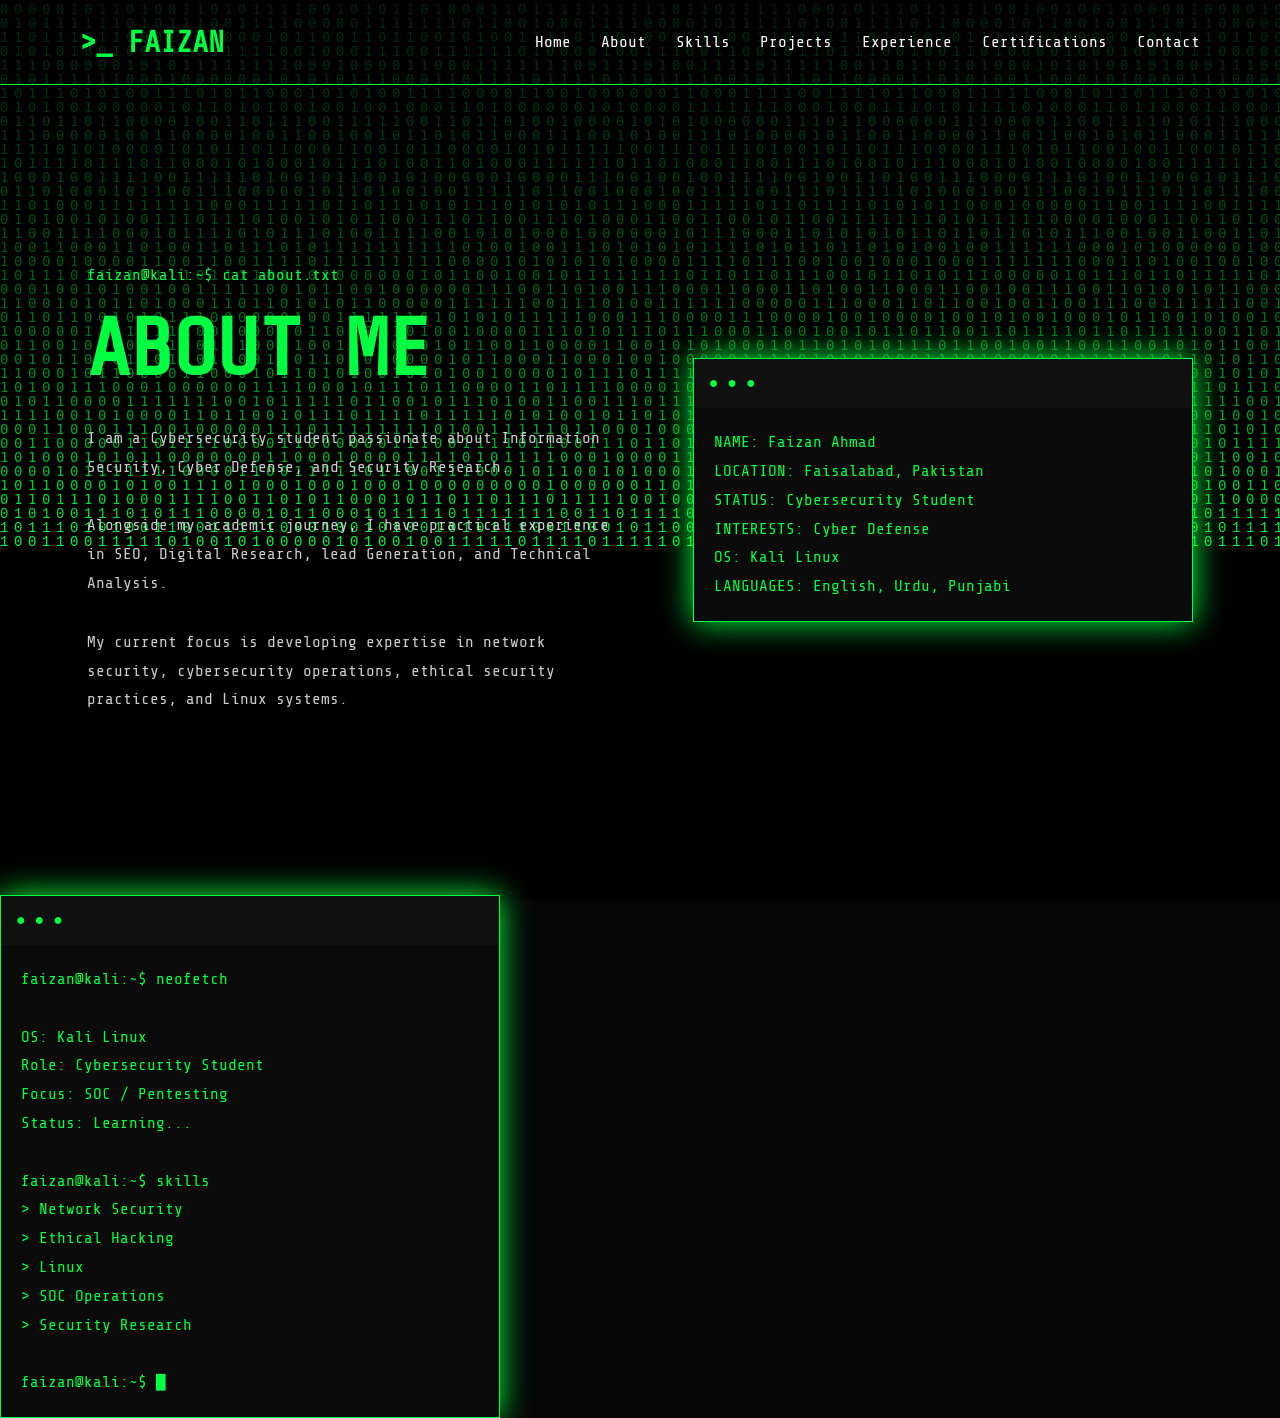
==== about.html @ b5882a08 "Create about.html" ====
<!DOCTYPE html>
<html lang="en">
<head>
    <meta charset="UTF-8">
    <meta name="viewport" content="width=device-width, initial-scale=1.0">
    <title>Faizan Ahmad | Cybersecurity Portfolio</title>

    <link rel="stylesheet" href="css/style.css">

    <link
        href="https://fonts.googleapis.com/css2?family=Share+Tech+Mono&display=swap"
        rel="stylesheet">
</head>

<body>

    <!-- Matrix Canvas -->
    <canvas id="matrix"></canvas>

    <!-- Navigation -->
    <nav class="navbar">
        <div class="logo">
            >_ FAIZAN
        </div>

        <ul>
            <li><a href="index.html">Home</a></li>
            <li><a href="about.html">About</a></li>
            <li><a href="skills.html">Skills</a></li>
            <li><a href="projects.html">Projects</a></li>
            <li><a href="experience.html">Experience</a></li>
            <li><a href="certifications.html">Certifications</a></li>
            <li><a href="contact.html">Contact</a></li>
        </ul>
    </nav>

    <!-- Hero Section -->
    <section class="hero">

    <div class="hero-left">

        <p class="small">
            faizan@kali:~$ cat about.txt
        </p>

        <h1>ABOUT <span>ME</span></h1>

        <p class="description">
            I am a Cybersecurity student passionate about
            Information Security, Cyber Defense, and
            Security Research.
        </p>

        <p class="description">
            Alongside my academic journey, I have practical
            experience in SEO, Digital Research, lead
            Generation, and Technical Analysis.
        </p>

        <p class="description">
            My current focus is developing expertise in
            network security, cybersecurity operations,
            ethical security practices, and Linux systems.
        </p>

    </div>

    <div class="terminal">

        <div class="terminal-header">
            ● ● ●
        </div>

        <div class="terminal-body">

            <p>NAME: Faizan Ahmad</p>
            <p>LOCATION: Faisalabad, Pakistan</p>
            <p>STATUS: Cybersecurity Student</p>
            <p>INTERESTS: Cyber Defense</p>
            <p>OS: Kali Linux</p>
            <p>LANGUAGES: English, Urdu, Punjabi</p>

        </div>

    </div>

</section>

        <div class="terminal">

            <div class="terminal-header">
                ● ● ●
            </div>

            <div class="terminal-body">

                <p>
                    faizan@kali:~$ neofetch
                </p>

                <br>

                <p>OS: Kali Linux</p>
                <p>Role: Cybersecurity Student</p>
                <p>Focus: SOC / Pentesting</p>
                <p>Status: Learning...</p>

                <br>

                <p>
                    faizan@kali:~$ skills
                </p>

                <p>> Network Security</p>
                <p>> Ethical Hacking</p>
                <p>> Linux</p>
                <p>> SOC Operations</p>
                <p>> Security Research</p>

                <br>

                <p>
                    faizan@kali:~$
                    <span class="cursor">█</span>
                </p>

            </div>

        </div>

    </section>

<script src="js/matrix.js"></script>

</body>
</html>
---- css/style.css ----
*{
    margin:0;
    padding:0;
    box-sizing:border-box;
}

body{
    background:#050505;
    color:#00ff41;
    font-family:'Share Tech Mono', monospace;
    overflow-x:hidden;
}

#matrix{
    position:fixed;
    top:0;
    left:0;
    width:100%;
    height:100%;
    z-index:-1;
}

.navbar{
    display:flex;
    justify-content:space-between;
    align-items:center;
    padding:25px 80px;
    border-bottom:1px solid #00ff41;
}

.logo{
    font-size:30px;
    font-weight:bold;
}

.navbar ul{
    display:flex;
    list-style:none;
    gap:30px;
}

.navbar a{
    color:white;
    text-decoration:none;
}

.navbar a:hover{
    color:#00ff41;
}

.hero{
    min-height:90vh;
    display:flex;
    justify-content:space-around;
    align-items:center;
    padding:50px;
}

.hero-left{
    width:45%;
}

.small{
    color:#00ff41;
    margin-bottom:20px;
}

h1{
    font-size:80px;
}

h1 span{
    color:#00ff41;
}

h2{
    margin-top:20px;
    font-size:30px;
}

h3{
    margin-top:10px;
    color:white;
}

.description{
    margin-top:30px;
    color:#cccccc;
    line-height:1.8;
}

.buttons{
    margin-top:40px;
}

.btn{
    border:1px solid #00ff41;
    color:#00ff41;
    text-decoration:none;
    padding:15px 25px;
    margin-right:20px;
}

.btn:hover{
    background:#00ff41;
    color:black;
}

.terminal{
    width:500px;
    background:#0b0b0b;
    border:1px solid #00ff41;
    box-shadow:0 0 30px #00ff41;
}

.terminal-header{
    padding:15px;
    background:#111;
}

.terminal-body{
    padding:20px;
    line-height:1.8;
}

.cursor{
    animation:blink 1s infinite;
}

@keyframes blink{
    50%{
        opacity:0;
    }
}
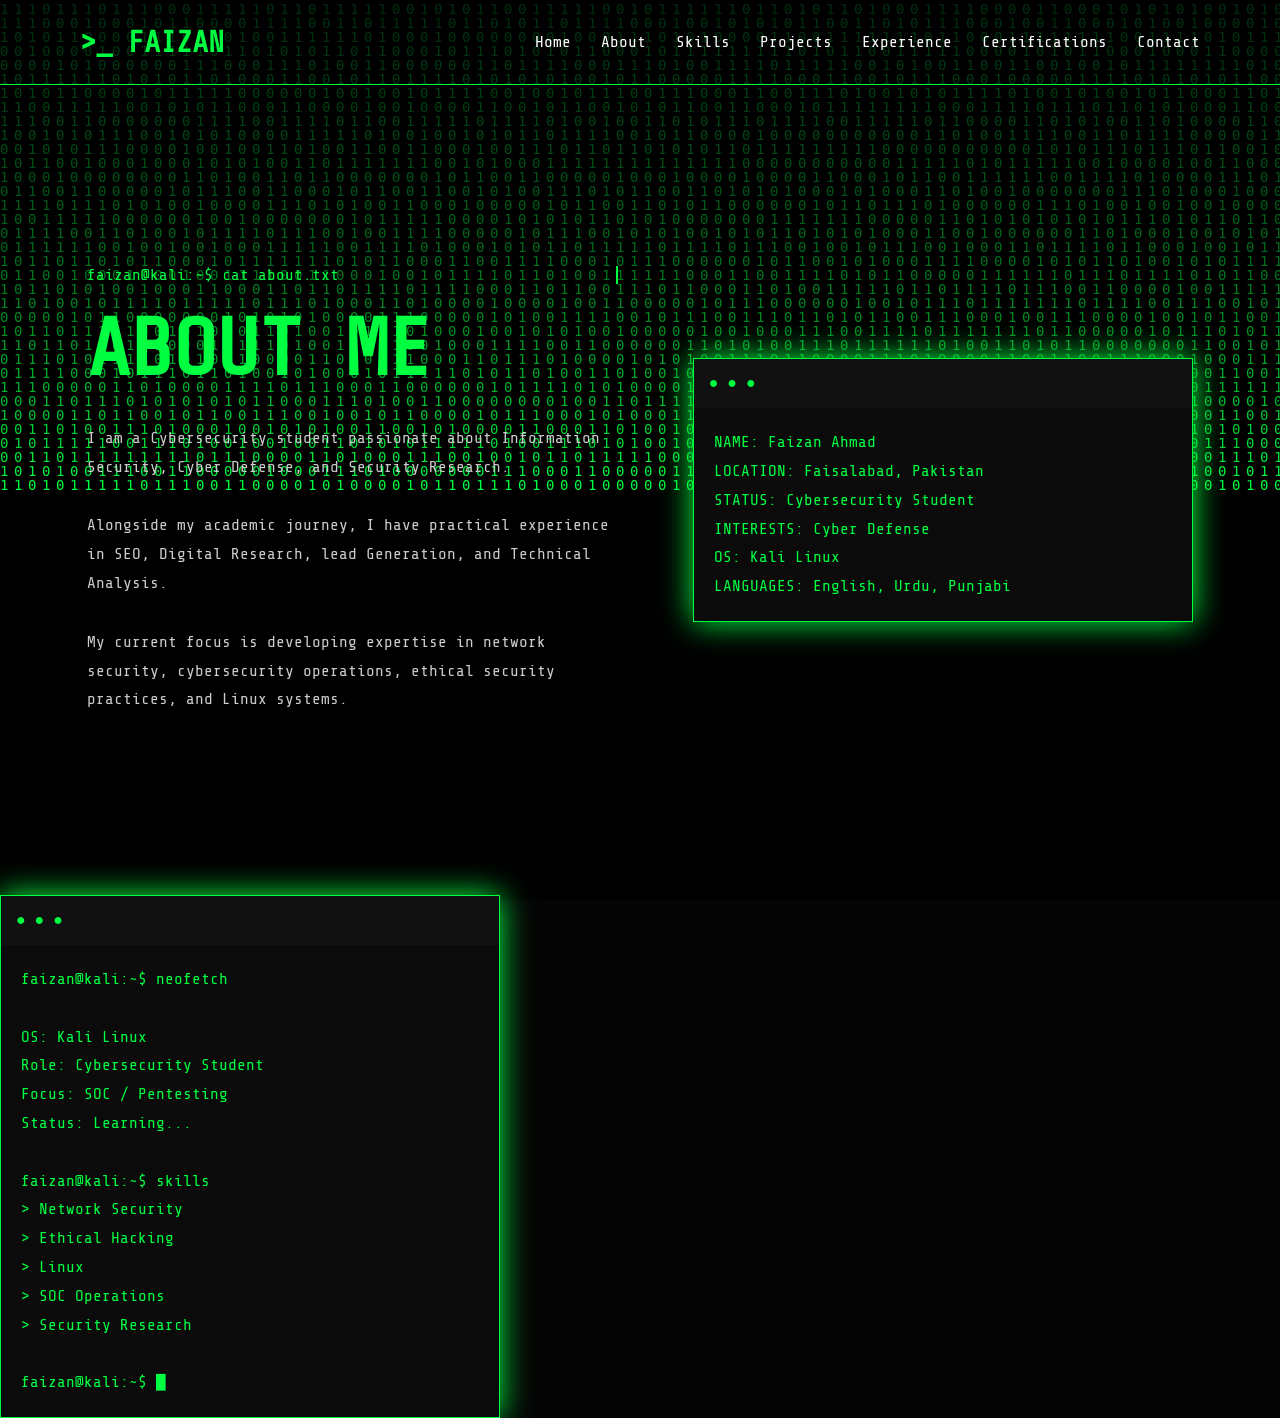
==== commit 913104c9: "Update about.html" ====
--- a/about.html
+++ b/about.html
@@ -3,6 +3,14 @@
 <head>
     <meta charset="UTF-8">
     <meta name="viewport" content="width=device-width, initial-scale=1.0">
+    <meta name="description"
+content="Faizan Ahmad Cybersecurity Student Portfolio specializing in Cyber Defense, Network Security and Security Research">
+
+<meta name="keywords"
+content="Cybersecurity Student, SOC Analyst, Information Security, Kali Linux, Network Security, Cyber Defense, Security Research">
+
+<meta name="author"
+content="Faizan Ahmad">
     <title>Faizan Ahmad | Cybersecurity Portfolio</title>
 
     <link rel="stylesheet" href="css/style.css">
--- a/css/style.css
+++ b/css/style.css
@@ -132,3 +132,66 @@
         opacity:0;
     }
 }
+.cyber-grid{
+    display:grid;
+    grid-template-columns:
+        repeat(auto-fit,minmax(250px,1fr));
+    gap:25px;
+    margin-top:40px;
+}
+
+.cyber-card{
+    border:1px solid #00ff41;
+    padding:25px;
+    background:#0a0a0a;
+    transition:.3s;
+    box-shadow:0 0 10px #00ff41;
+}
+
+.cyber-card:hover{
+    transform:translateY(-10px);
+    box-shadow:0 0 30px #00ff41;
+}
+
+.cyber-card h3{
+    color:#00ff41;
+    margin-bottom:15px;
+}
+
+.small{
+    overflow:hidden;
+    white-space:nowrap;
+    border-right:2px solid #00ff41;
+    width:0;
+    animation:
+        typing 4s steps(30,end) forwards,
+        blink .7s infinite;
+}
+
+@keyframes typing{
+    from{
+        width:0;
+    }
+    to{
+        width:100%;
+    }
+}
+
+::-webkit-scrollbar{
+    width:10px;
+}
+
+::-webkit-scrollbar-track{
+    background:black;
+}
+
+::-webkit-scrollbar-thumb{
+    background:#00ff41;
+}
+footer{
+    margin-top:100px;
+    text-align:center;
+    padding:30px;
+    border-top:1px solid #00ff41;
+    color:#888;
+}
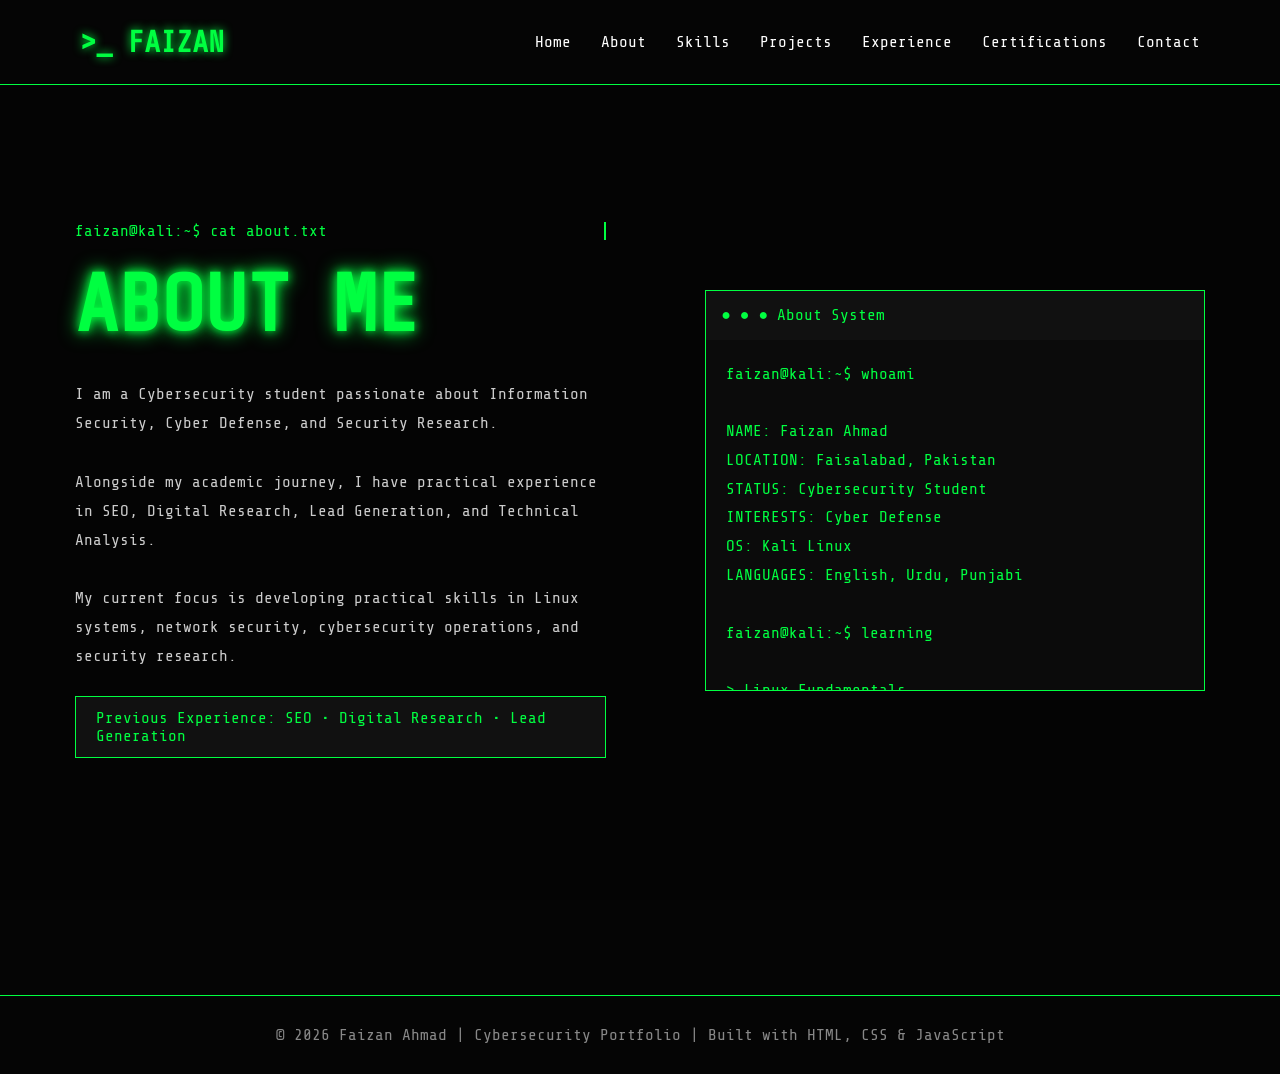
==== commit d1e0745a: "Update about.html" ====
--- a/about.html
+++ b/about.html
@@ -51,42 +51,114 @@
             faizan@kali:~$ cat about.txt
         </p>
 
-        <h1>ABOUT <span>ME</span></h1>
+        <h1>
+            ABOUT
+            <span>ME</span>
+        </h1>
 
         <p class="description">
             I am a Cybersecurity student passionate about
-            Information Security, Cyber Defense, and
-            Security Research.
+            Information Security, Cyber Defense,
+            and Security Research.
         </p>
 
         <p class="description">
-            Alongside my academic journey, I have practical
-            experience in SEO, Digital Research, lead
-            Generation, and Technical Analysis.
+            Alongside my academic journey, I have
+            practical experience in SEO,
+            Digital Research, Lead Generation,
+            and Technical Analysis.
         </p>
 
         <p class="description">
-            My current focus is developing expertise in
-            network security, cybersecurity operations,
-            ethical security practices, and Linux systems.
+            My current focus is developing practical
+            skills in Linux systems,
+            network security,
+            cybersecurity operations,
+            and security research.
         </p>
+
+        <div class="experience-badge">
+
+            Previous Experience:
+
+            SEO • Digital Research •
+            Lead Generation
+
+        </div>
 
     </div>
 
     <div class="terminal">
 
         <div class="terminal-header">
-            ● ● ●
+            ● ● ● About System
         </div>
 
         <div class="terminal-body">
 
-            <p>NAME: Faizan Ahmad</p>
-            <p>LOCATION: Faisalabad, Pakistan</p>
-            <p>STATUS: Cybersecurity Student</p>
-            <p>INTERESTS: Cyber Defense</p>
-            <p>OS: Kali Linux</p>
-            <p>LANGUAGES: English, Urdu, Punjabi</p>
+            <p>
+                faizan@kali:~$ whoami
+            </p>
+
+            <br>
+
+            <p>
+                NAME:
+                Faizan Ahmad
+            </p>
+
+            <p>
+                LOCATION:
+                Faisalabad, Pakistan
+            </p>
+
+            <p>
+                STATUS:
+                Cybersecurity Student
+            </p>
+
+            <p>
+                INTERESTS:
+                Cyber Defense
+            </p>
+
+            <p>
+                OS:
+                Kali Linux
+            </p>
+
+            <p>
+                LANGUAGES:
+                English, Urdu, Punjabi
+            </p>
+
+            <br>
+
+            <p>
+                faizan@kali:~$ learning
+            </p>
+
+            <br>
+
+            <p>
+                > Linux Fundamentals
+            </p>
+
+            <p>
+                > Information Security
+            </p>
+
+            <p>
+                > Network Security
+            </p>
+
+            <p>
+                > Kali Linux
+            </p>
+
+            <p>
+                > Security Research
+            </p>
 
         </div>
 
@@ -94,51 +166,18 @@
 
 </section>
 
-        <div class="terminal">
+<footer>
 
-            <div class="terminal-header">
-                ● ● ●
-            </div>
+    <p>
+        © 2026 Faizan Ahmad |
+        Cybersecurity Portfolio |
+        Built with HTML, CSS & JavaScript
+    </p>
 
-            <div class="terminal-body">
-
-                <p>
-                    faizan@kali:~$ neofetch
-                </p>
-
-                <br>
-
-                <p>OS: Kali Linux</p>
-                <p>Role: Cybersecurity Student</p>
-                <p>Focus: SOC / Pentesting</p>
-                <p>Status: Learning...</p>
-
-                <br>
-
-                <p>
-                    faizan@kali:~$ skills
-                </p>
-
-                <p>> Network Security</p>
-                <p>> Ethical Hacking</p>
-                <p>> Linux</p>
-                <p>> SOC Operations</p>
-                <p>> Security Research</p>
-
-                <br>
-
-                <p>
-                    faizan@kali:~$
-                    <span class="cursor">█</span>
-                </p>
-
-            </div>
-
-        </div>
-
-    </section>
+</footer>
 
 <script src="js/matrix.js"></script>
+<script src="js/main.js"></script>
 
 </body>
 </html>
--- a/css/style.css
+++ b/css/style.css
@@ -2,14 +2,17 @@
     margin:0;
     padding:0;
     box-sizing:border-box;
+    cursor:crosshair;
 }
 
 body{
     background:#050505;
     color:#00ff41;
-    font-family:'Share Tech Mono', monospace;
+    font-family:'Share Tech Mono',monospace;
     overflow-x:hidden;
 }
+
+/* MATRIX */
 
 #matrix{
     position:fixed;
@@ -20,17 +23,30 @@
     z-index:-1;
 }
 
+/* NAVBAR */
+
 .navbar{
+    position:sticky;
+    top:0;
+    z-index:1000;
+
     display:flex;
     justify-content:space-between;
     align-items:center;
+
     padding:25px 80px;
+
     border-bottom:1px solid #00ff41;
+
+    background:#050505;
+
+    backdrop-filter:blur(10px);
 }
 
 .logo{
     font-size:30px;
     font-weight:bold;
+    text-shadow:0 0 10px #00ff41;
 }
 
 .navbar ul{
@@ -42,127 +58,47 @@
 .navbar a{
     color:white;
     text-decoration:none;
+    transition:.3s;
 }
 
 .navbar a:hover{
     color:#00ff41;
 }
+
+/* HERO */
 
 .hero{
     min-height:90vh;
+
     display:flex;
     justify-content:space-around;
     align-items:center;
+    gap:50px;
+
     padding:50px;
+
+    flex-wrap:wrap;
 }
 
 .hero-left{
     width:45%;
-}
+    min-width:300px;
+}
+
+/* TERMINAL TEXT */
 
 .small{
     color:#00ff41;
+
     margin-bottom:20px;
-}
-
-h1{
-    font-size:80px;
-}
-
-h1 span{
-    color:#00ff41;
-}
-
-h2{
-    margin-top:20px;
-    font-size:30px;
-}
-
-h3{
-    margin-top:10px;
-    color:white;
-}
-
-.description{
-    margin-top:30px;
-    color:#cccccc;
-    line-height:1.8;
-}
-
-.buttons{
-    margin-top:40px;
-}
-
-.btn{
-    border:1px solid #00ff41;
-    color:#00ff41;
-    text-decoration:none;
-    padding:15px 25px;
-    margin-right:20px;
-}
-
-.btn:hover{
-    background:#00ff41;
-    color:black;
-}
-
-.terminal{
-    width:500px;
-    background:#0b0b0b;
-    border:1px solid #00ff41;
-    box-shadow:0 0 30px #00ff41;
-}
-
-.terminal-header{
-    padding:15px;
-    background:#111;
-}
-
-.terminal-body{
-    padding:20px;
-    line-height:1.8;
-}
-
-.cursor{
-    animation:blink 1s infinite;
-}
-
-@keyframes blink{
-    50%{
-        opacity:0;
-    }
-}
-.cyber-grid{
-    display:grid;
-    grid-template-columns:
-        repeat(auto-fit,minmax(250px,1fr));
-    gap:25px;
-    margin-top:40px;
-}
-
-.cyber-card{
-    border:1px solid #00ff41;
-    padding:25px;
-    background:#0a0a0a;
-    transition:.3s;
-    box-shadow:0 0 10px #00ff41;
-}
-
-.cyber-card:hover{
-    transform:translateY(-10px);
-    box-shadow:0 0 30px #00ff41;
-}
-
-.cyber-card h3{
-    color:#00ff41;
-    margin-bottom:15px;
-}
-
-.small{
+
     overflow:hidden;
     white-space:nowrap;
+
     border-right:2px solid #00ff41;
+
     width:0;
+
     animation:
         typing 4s steps(30,end) forwards,
         blink .7s infinite;
@@ -177,6 +113,217 @@
     }
 }
 
+@keyframes blink{
+    50%{
+        opacity:0;
+    }
+}
+
+/* HEADINGS */
+
+h1{
+    font-size:80px;
+
+    text-shadow:
+        0 0 10px #00ff41,
+        0 0 20px #00ff41;
+}
+
+h1 span{
+    color:#00ff41;
+}
+
+h2{
+    margin-top:20px;
+    font-size:30px;
+}
+
+h3{
+    margin-top:10px;
+    color:white;
+}
+
+/* DESCRIPTION */
+
+.description{
+    margin-top:30px;
+    color:#ccc;
+    line-height:1.8;
+}
+
+/* EXPERIENCE BADGE */
+
+.experience-badge{
+    margin-top:25px;
+
+    display:inline-block;
+
+    padding:12px 20px;
+
+    border:1px solid #00ff41;
+
+    background:#111;
+}
+
+/* BUTTONS */
+
+.buttons{
+    margin-top:40px;
+}
+
+.btn{
+    border:1px solid #00ff41;
+
+    color:#00ff41;
+
+    text-decoration:none;
+
+    padding:15px 25px;
+
+    margin-right:15px;
+
+    transition:.3s;
+}
+
+.btn:hover{
+    background:#00ff41;
+    color:black;
+}
+
+/* TERMINAL */
+
+.terminal{
+    width:500px;
+    max-width:100%;
+
+    background:#0b0b0b;
+
+    border:1px solid #00ff41;
+
+    animation:
+        glow 2s infinite alternate;
+}
+
+@keyframes glow{
+
+from{
+    box-shadow:
+    0 0 10px #00ff41;
+}
+
+to{
+    box-shadow:
+    0 0 30px #00ff41;
+}
+
+}
+
+.terminal-header{
+    padding:15px;
+    background:#111;
+}
+
+.terminal-body{
+    padding:20px;
+
+    line-height:1.8;
+
+    min-height:350px;
+    max-height:350px;
+
+    overflow-y:auto;
+}
+
+.terminal-input{
+    display:flex;
+
+    padding:20px;
+
+    border-top:1px solid #00ff41;
+}
+
+.terminal-input span{
+    color:#00ff41;
+}
+
+.terminal-input input{
+    flex:1;
+
+    background:black;
+
+    color:#00ff41;
+
+    border:none;
+    outline:none;
+
+    font-family:inherit;
+
+    margin-left:10px;
+}
+
+/* DASHBOARD */
+
+.dashboard{
+    padding:50px;
+}
+
+.dashboard h2{
+    margin-bottom:40px;
+    text-align:center;
+}
+
+/* CYBER GRID */
+
+.cyber-grid{
+    display:grid;
+
+    grid-template-columns:
+        repeat(auto-fit,minmax(250px,1fr));
+
+    gap:25px;
+}
+
+.cyber-card{
+    border:1px solid #00ff41;
+
+    background:#0a0a0a;
+
+    padding:25px;
+
+    transition:.3s;
+
+    box-shadow:
+        0 0 10px #00ff41;
+}
+
+.cyber-card:hover{
+    transform:translateY(-10px);
+
+    box-shadow:
+        0 0 30px #00ff41;
+}
+
+.cyber-card h3{
+    color:#00ff41;
+    margin-bottom:15px;
+}
+
+/* FOOTER */
+
+footer{
+    margin-top:100px;
+
+    text-align:center;
+
+    padding:30px;
+
+    border-top:1px solid #00ff41;
+
+    color:#888;
+}
+
+/* SCROLLBAR */
+
 ::-webkit-scrollbar{
     width:10px;
 }
@@ -188,10 +335,31 @@
 ::-webkit-scrollbar-thumb{
     background:#00ff41;
 }
-footer{
-    margin-top:100px;
-    text-align:center;
-    padding:30px;
-    border-top:1px solid #00ff41;
-    color:#888;
-}
+
+/* MOBILE */
+
+@media(max-width:900px){
+
+.hero{
+    flex-direction:column;
+}
+
+.hero-left{
+    width:100%;
+}
+
+.navbar{
+    flex-direction:column;
+    gap:20px;
+}
+
+.navbar ul{
+    flex-wrap:wrap;
+    justify-content:center;
+}
+
+h1{
+    font-size:50px;
+}
+
+}
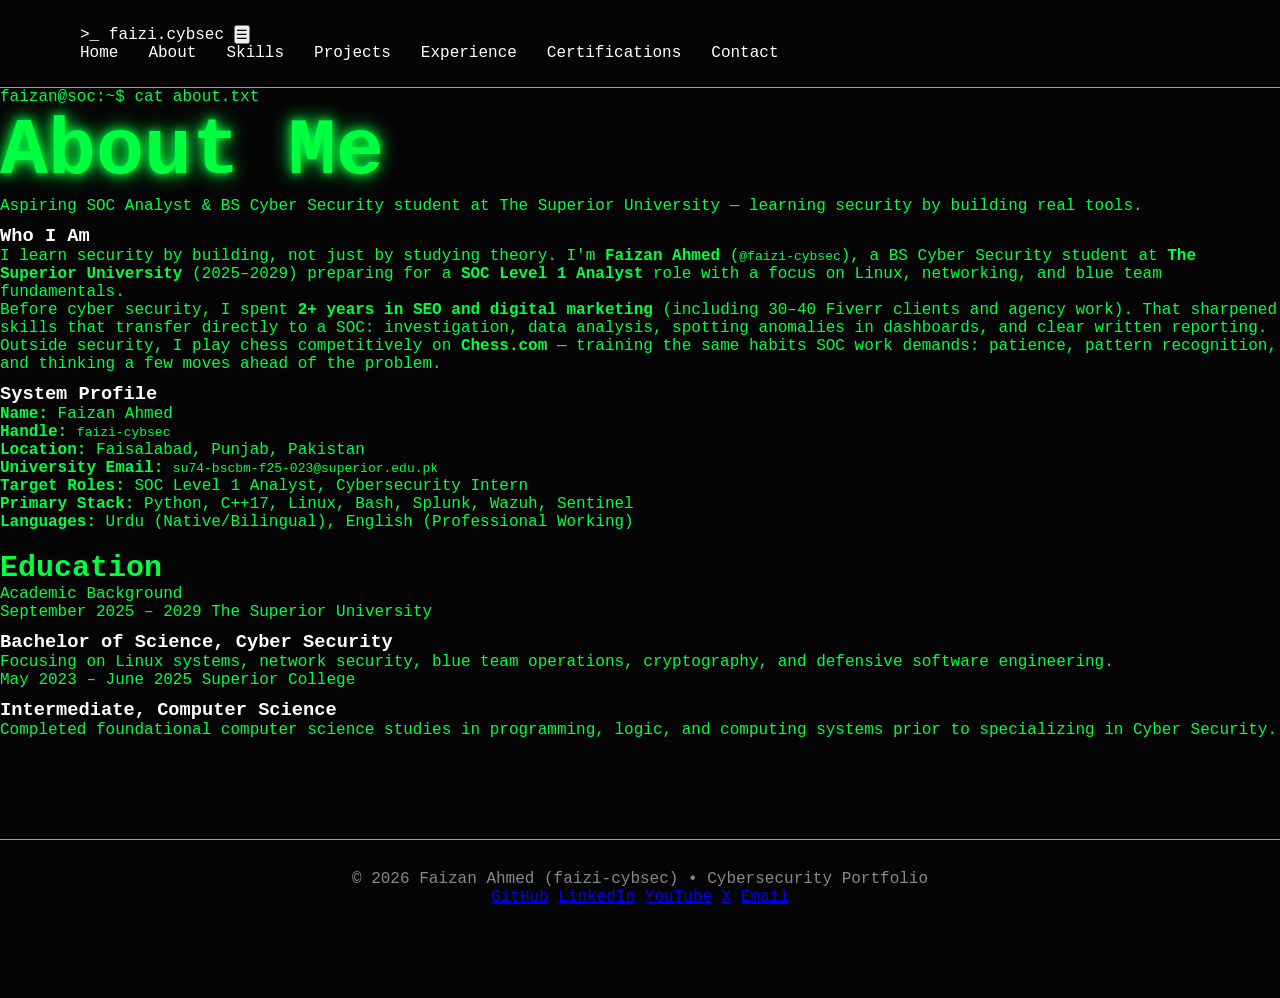
==== commit 2eb20e8f: "Add files via upload" ====
--- a/about.html
+++ b/about.html
@@ -1,183 +1,109 @@
 <!DOCTYPE html>
 <html lang="en">
 <head>
-    <meta charset="UTF-8">
-    <meta name="viewport" content="width=device-width, initial-scale=1.0">
-    <meta name="description"
-content="Faizan Ahmad Cybersecurity Student Portfolio specializing in Cyber Defense, Network Security and Security Research">
+  <meta charset="UTF-8">
+  <meta name="viewport" content="width=device-width, initial-scale=1.0">
+  <title>About | Faizan Ahmed</title>
+  <link rel="stylesheet" href="css/style.css">
+</head>
+<body>
+  <header class="navbar">
+    <div class="container nav-inner">
+      <a href="index.html" class="brand">&gt;_ <span>faizi</span>.cybsec</a>
+      <button class="nav-toggle" aria-label="Toggle navigation" aria-expanded="false">&#9776;</button>
+      <ul class="nav-links">
+        <li><a href="index.html">Home</a></li>
+        <li><a href="about.html" class="active">About</a></li>
+        <li><a href="skills.html">Skills</a></li>
+        <li><a href="projects.html">Projects</a></li>
+        <li><a href="experience.html">Experience</a></li>
+        <li><a href="certifications.html">Certifications</a></li>
+        <li><a href="contact.html">Contact</a></li>
+      </ul>
+    </div>
+  </header>
 
-<meta name="keywords"
-content="Cybersecurity Student, SOC Analyst, Information Security, Kali Linux, Network Security, Cyber Defense, Security Research">
+  <main>
+    <section class="page-header">
+      <div class="container">
+        <div class="prompt-line">faizan@soc:~$ cat about.txt</div>
+        <h1 class="page-title">About Me</h1>
+        <p class="page-subtitle">
+          Aspiring SOC Analyst &amp; BS Cyber Security student at The Superior University — learning security by building real tools.
+        </p>
+      </div>
+    </section>
 
-<meta name="author"
-content="Faizan Ahmad">
-    <title>Faizan Ahmad | Cybersecurity Portfolio</title>
-
-    <link rel="stylesheet" href="css/style.css">
-
-    <link
-        href="https://fonts.googleapis.com/css2?family=Share+Tech+Mono&display=swap"
-        rel="stylesheet">
-</head>
-
-<body>
-
-    <!-- Matrix Canvas -->
-    <canvas id="matrix"></canvas>
-
-    <!-- Navigation -->
-    <nav class="navbar">
-        <div class="logo">
-            >_ FAIZAN
+    <section class="section">
+      <div class="container grid-2">
+        <div class="card">
+          <h3>Who I Am</h3>
+          <p>
+            I learn security by building, not just by studying theory. I'm <strong>Faizan Ahmed</strong> (<code>@faizi-cybsec</code>), a BS Cyber Security student at <strong>The Superior University</strong> (2025–2029) preparing for a <strong>SOC Level 1 Analyst</strong> role with a focus on Linux, networking, and blue team fundamentals.
+          </p>
+          <p>
+            Before cyber security, I spent <strong>2+ years in SEO and digital marketing</strong> (including 30–40 Fiverr clients and agency work). That sharpened skills that transfer directly to a SOC: investigation, data analysis, spotting anomalies in dashboards, and clear written reporting.
+          </p>
+          <p>
+            Outside security, I play chess competitively on <strong>Chess.com</strong> — training the same habits SOC work demands: patience, pattern recognition, and thinking a few moves ahead of the problem.
+          </p>
         </div>
 
-        <ul>
-            <li><a href="index.html">Home</a></li>
-            <li><a href="about.html">About</a></li>
-            <li><a href="skills.html">Skills</a></li>
-            <li><a href="projects.html">Projects</a></li>
-            <li><a href="experience.html">Experience</a></li>
-            <li><a href="certifications.html">Certifications</a></li>
-            <li><a href="contact.html">Contact</a></li>
-        </ul>
-    </nav>
+        <div class="card">
+          <h3>System Profile</h3>
+          <ul class="clean-list">
+            <li><strong>Name:</strong> Faizan Ahmed</li>
+            <li><strong>Handle:</strong> <code>faizi-cybsec</code></li>
+            <li><strong>Location:</strong> Faisalabad, Punjab, Pakistan</li>
+            <li><strong>University Email:</strong> <code>su74-bscbm-f25-023@superior.edu.pk</code></li>
+            <li><strong>Target Roles:</strong> SOC Level 1 Analyst, Cybersecurity Intern</li>
+            <li><strong>Primary Stack:</strong> Python, C++17, Linux, Bash, Splunk, Wazuh, Sentinel</li>
+            <li><strong>Languages:</strong> Urdu (Native/Bilingual), English (Professional Working)</li>
+          </ul>
+        </div>
+      </div>
+    </section>
 
-    <!-- Hero Section -->
-    <section class="hero">
+    <section class="section">
+      <div class="container">
+        <div class="section-heading">
+          <h2>Education</h2>
+          <span class="tag-label">Academic Background</span>
+        </div>
+        <div class="grid-2">
+          <div class="card">
+            <div class="badge-row">
+              <span class="badge badge-emerald">September 2025 – 2029</span>
+              <span class="badge">The Superior University</span>
+            </div>
+            <h3>Bachelor of Science, Cyber Security</h3>
+            <p>Focusing on Linux systems, network security, blue team operations, cryptography, and defensive software engineering.</p>
+          </div>
+          <div class="card">
+            <div class="badge-row">
+              <span class="badge">May 2023 – June 2025</span>
+              <span class="badge">Superior College</span>
+            </div>
+            <h3>Intermediate, Computer Science</h3>
+            <p>Completed foundational computer science studies in programming, logic, and computing systems prior to specializing in Cyber Security.</p>
+          </div>
+        </div>
+      </div>
+    </section>
+  </main>
 
-    <div class="hero-left">
-
-        <p class="small">
-            faizan@kali:~$ cat about.txt
-        </p>
-
-        <h1>
-            ABOUT
-            <span>ME</span>
-        </h1>
-
-        <p class="description">
-            I am a Cybersecurity student passionate about
-            Information Security, Cyber Defense,
-            and Security Research.
-        </p>
-
-        <p class="description">
-            Alongside my academic journey, I have
-            practical experience in SEO,
-            Digital Research, Lead Generation,
-            and Technical Analysis.
-        </p>
-
-        <p class="description">
-            My current focus is developing practical
-            skills in Linux systems,
-            network security,
-            cybersecurity operations,
-            and security research.
-        </p>
-
-        <div class="experience-badge">
-
-            Previous Experience:
-
-            SEO • Digital Research •
-            Lead Generation
-
-        </div>
-
+  <footer class="footer">
+    <div class="container footer-inner">
+      <span>&copy; 2026 Faizan Ahmed (faizi-cybsec) &bull; Cybersecurity Portfolio</span>
+      <div class="footer-links">
+        <a href="https://github.com/faizi-cybsec" target="_blank" rel="noopener noreferrer">GitHub</a>
+        <a href="https://www.linkedin.com/in/faizi-cybsec/" target="_blank" rel="noopener noreferrer">LinkedIn</a>
+        <a href="https://www.youtube.com/@Faizi.CybSec" target="_blank" rel="noopener noreferrer">YouTube</a>
+        <a href="https://x.com/faizicybsec" target="_blank" rel="noopener noreferrer">X</a>
+        <a href="mailto:work.fayzan@gmail.com">Email</a>
+      </div>
     </div>
-
-    <div class="terminal">
-
-        <div class="terminal-header">
-            ● ● ● About System
-        </div>
-
-        <div class="terminal-body">
-
-            <p>
-                faizan@kali:~$ whoami
-            </p>
-
-            <br>
-
-            <p>
-                NAME:
-                Faizan Ahmad
-            </p>
-
-            <p>
-                LOCATION:
-                Faisalabad, Pakistan
-            </p>
-
-            <p>
-                STATUS:
-                Cybersecurity Student
-            </p>
-
-            <p>
-                INTERESTS:
-                Cyber Defense
-            </p>
-
-            <p>
-                OS:
-                Kali Linux
-            </p>
-
-            <p>
-                LANGUAGES:
-                English, Urdu, Punjabi
-            </p>
-
-            <br>
-
-            <p>
-                faizan@kali:~$ learning
-            </p>
-
-            <br>
-
-            <p>
-                > Linux Fundamentals
-            </p>
-
-            <p>
-                > Information Security
-            </p>
-
-            <p>
-                > Network Security
-            </p>
-
-            <p>
-                > Kali Linux
-            </p>
-
-            <p>
-                > Security Research
-            </p>
-
-        </div>
-
-    </div>
-
-</section>
-
-<footer>
-
-    <p>
-        © 2026 Faizan Ahmad |
-        Cybersecurity Portfolio |
-        Built with HTML, CSS & JavaScript
-    </p>
-
-</footer>
-
-<script src="js/matrix.js"></script>
-<script src="js/main.js"></script>
-
+  </footer>
+  <script src="js/main.js"></script>
 </body>
 </html>
--- a/css/style.css
+++ b/css/style.css
@@ -363,3 +363,116 @@
 }
 
 }
+
+.featured-project {
+    border: 2px solid #d4af37;
+    box-shadow: 0 0 20px rgba(212,175,55,0.2);
+}
+
+.project-links {
+    margin-top: 20px;
+}
+
+.project-links a {
+    display: inline-block;
+    padding: 12px 20px;
+    border: 1px solid #d4af37;
+    color: #d4af37;
+    text-decoration: none;
+    transition: 0.3s;
+}
+
+.project-links a:hover {
+    background: #d4af37;
+    color: #000;
+}
+
+.project-hero{
+    text-align:center;
+    padding:120px 10%;
+}
+
+.project-hero h1{
+    font-size:4rem;
+    color:#fff;
+}
+
+.project-hero span{
+    color:#d4af37;
+}
+
+.hero-description{
+    max-width:800px;
+    margin:20px auto;
+    line-height:1.8;
+}
+
+.github-btn{
+    display:inline-block;
+    margin-top:30px;
+    padding:15px 30px;
+    border:2px solid #d4af37;
+    color:#d4af37;
+    text-decoration:none;
+    transition:.3s;
+}
+
+.github-btn:hover{
+    background:#d4af37;
+    color:#000;
+}
+
+.project-section{
+    padding:60px 10%;
+}
+
+.project-section h2{
+    color:#d4af37;
+    margin-bottom:30px;
+}
+
+.screenshots{
+    display:grid;
+    grid-template-columns:repeat(auto-fit,minmax(220px,1fr));
+    gap:20px;
+}
+
+.screenshots img{
+    width:100%;
+    border-radius:10px;
+    border:1px solid #333;
+    transition:.3s;
+}
+
+.screenshots img:hover{
+    transform:scale(1.03);
+}
+
+.feature-grid{
+    display:grid;
+    grid-template-columns:repeat(auto-fit,minmax(250px,1fr));
+    gap:20px;
+}
+
+.feature{
+    padding:20px;
+    border:1px solid #222;
+    background:#111;
+}
+
+.tech-grid{
+    display:grid;
+    grid-template-columns:repeat(auto-fit,minmax(150px,1fr));
+    gap:20px;
+}
+
+.tech-grid div{
+    background:#111;
+    padding:20px;
+    text-align:center;
+    border:1px solid #222;
+}
+
+.learn-list{
+    line-height:2;
+}
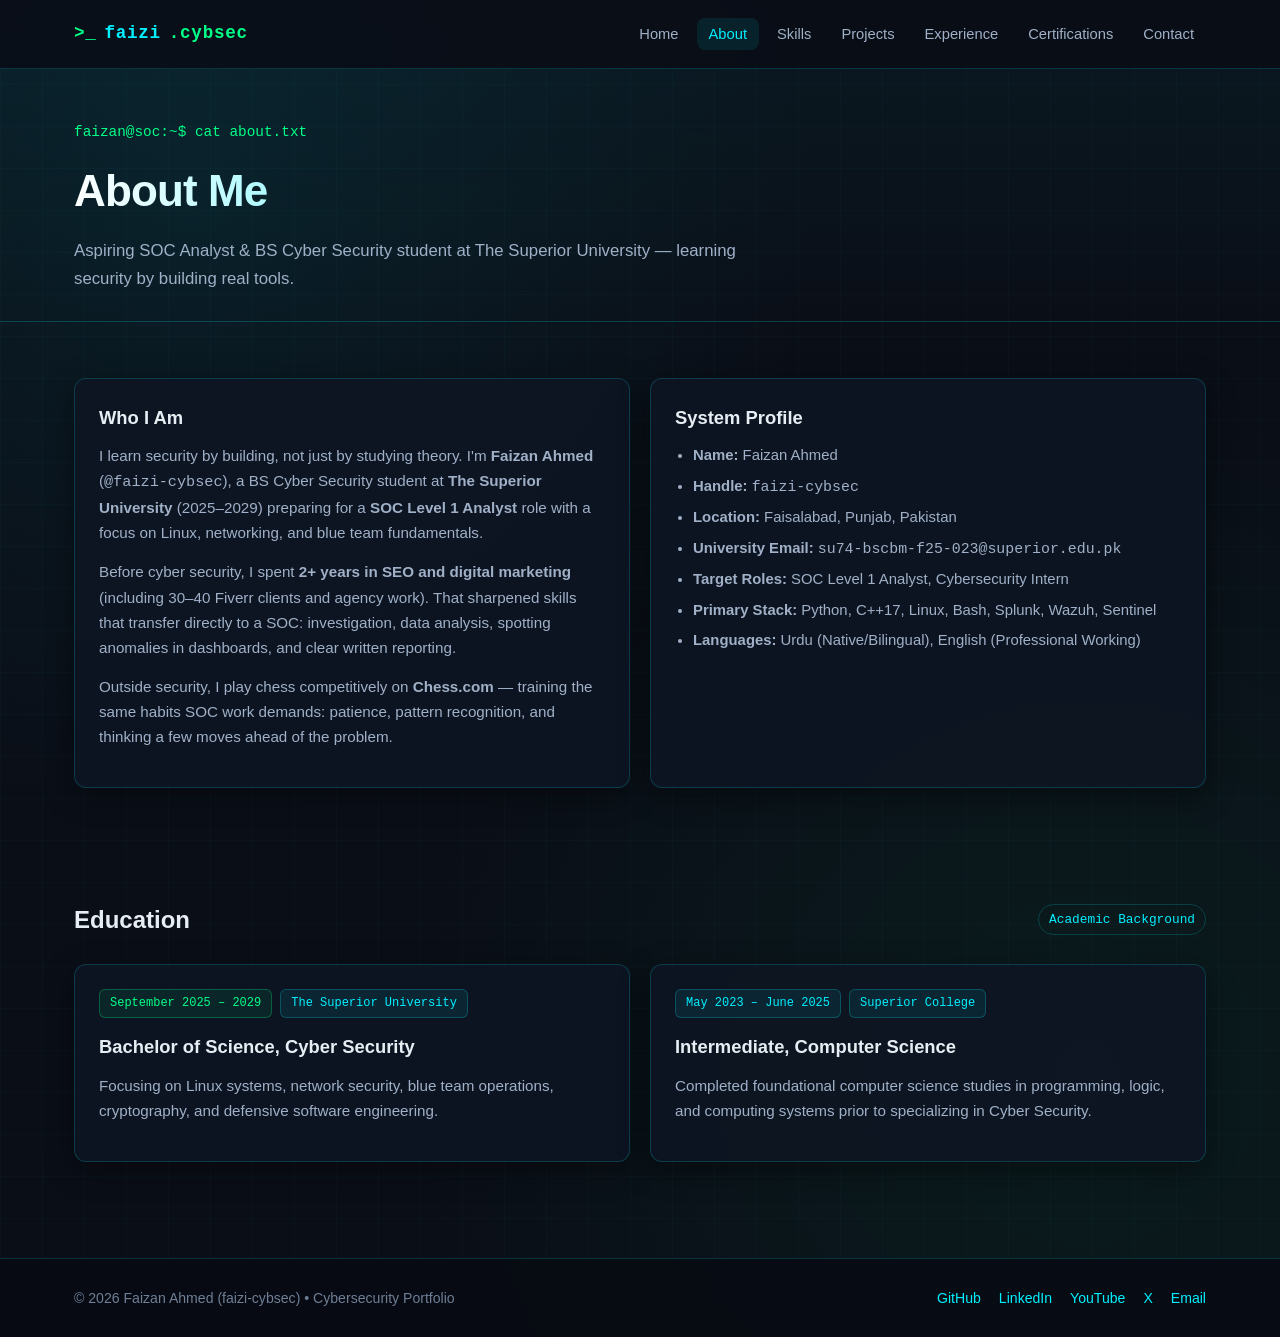
==== commit c76ffd79: "Add files via upload" ====
--- a/about.html
+++ b/about.html
@@ -3,6 +3,15 @@
 <head>
   <meta charset="UTF-8">
   <meta name="viewport" content="width=device-width, initial-scale=1.0">
+  <meta name="description" content="About Faizan Ahmed (faizi-cybsec): BS Cyber Security student at The Superior University, SOC L1 focus, and 2+ years of analytical research experience.">
+  <meta name="robots" content="index, follow">
+  <meta name="theme-color" content="#0a0e17">
+  <link rel="canonical" href="https://faizi-cybsec.github.io/about.html">
+  <link rel="icon" type="image/svg+xml" href="favicon.svg">
+  <meta property="og:type" content="profile">
+  <meta property="og:title" content="About | Faizan Ahmed">
+  <meta property="og:description" content="BS Cyber Security student at The Superior University preparing for SOC Level 1 Analyst roles.">
+  <meta property="og:url" content="https://faizi-cybsec.github.io/about.html">
   <title>About | Faizan Ahmed</title>
   <link rel="stylesheet" href="css/style.css">
 </head>
--- a/css/style.css
+++ b/css/style.css
@@ -1,478 +1,647 @@
-*{
-    margin:0;
-    padding:0;
-    box-sizing:border-box;
-    cursor:crosshair;
-}
-
-body{
-    background:#050505;
-    color:#00ff41;
-    font-family:'Share Tech Mono',monospace;
-    overflow-x:hidden;
-}
-
-/* MATRIX */
-
-#matrix{
-    position:fixed;
-    top:0;
-    left:0;
-    width:100%;
-    height:100%;
-    z-index:-1;
-}
-
-/* NAVBAR */
-
-.navbar{
-    position:sticky;
-    top:0;
-    z-index:1000;
-
-    display:flex;
-    justify-content:space-between;
-    align-items:center;
-
-    padding:25px 80px;
-
-    border-bottom:1px solid #00ff41;
-
-    background:#050505;
-
-    backdrop-filter:blur(10px);
-}
-
-.logo{
-    font-size:30px;
-    font-weight:bold;
-    text-shadow:0 0 10px #00ff41;
-}
-
-.navbar ul{
-    display:flex;
-    list-style:none;
-    gap:30px;
-}
-
-.navbar a{
-    color:white;
-    text-decoration:none;
-    transition:.3s;
-}
-
-.navbar a:hover{
-    color:#00ff41;
-}
-
-/* HERO */
-
-.hero{
-    min-height:90vh;
-
-    display:flex;
-    justify-content:space-around;
-    align-items:center;
-    gap:50px;
-
-    padding:50px;
-
-    flex-wrap:wrap;
-}
-
-.hero-left{
-    width:45%;
-    min-width:300px;
-}
-
-/* TERMINAL TEXT */
-
-.small{
-    color:#00ff41;
-
-    margin-bottom:20px;
-
-    overflow:hidden;
-    white-space:nowrap;
-
-    border-right:2px solid #00ff41;
-
-    width:0;
-
-    animation:
-        typing 4s steps(30,end) forwards,
-        blink .7s infinite;
-}
-
-@keyframes typing{
-    from{
-        width:0;
-    }
-    to{
-        width:100%;
-    }
-}
-
-@keyframes blink{
-    50%{
-        opacity:0;
-    }
-}
-
-/* HEADINGS */
-
-h1{
-    font-size:80px;
-
-    text-shadow:
-        0 0 10px #00ff41,
-        0 0 20px #00ff41;
-}
-
-h1 span{
-    color:#00ff41;
-}
-
-h2{
-    margin-top:20px;
-    font-size:30px;
-}
-
-h3{
-    margin-top:10px;
-    color:white;
-}
-
-/* DESCRIPTION */
-
-.description{
-    margin-top:30px;
-    color:#ccc;
-    line-height:1.8;
-}
-
-/* EXPERIENCE BADGE */
-
-.experience-badge{
-    margin-top:25px;
-
-    display:inline-block;
-
-    padding:12px 20px;
-
-    border:1px solid #00ff41;
-
-    background:#111;
-}
-
-/* BUTTONS */
-
-.buttons{
-    margin-top:40px;
-}
-
-.btn{
-    border:1px solid #00ff41;
-
-    color:#00ff41;
-
-    text-decoration:none;
-
-    padding:15px 25px;
-
-    margin-right:15px;
-
-    transition:.3s;
-}
-
-.btn:hover{
-    background:#00ff41;
-    color:black;
-}
-
-/* TERMINAL */
-
-.terminal{
-    width:500px;
-    max-width:100%;
-
-    background:#0b0b0b;
-
-    border:1px solid #00ff41;
-
-    animation:
-        glow 2s infinite alternate;
-}
-
-@keyframes glow{
-
-from{
-    box-shadow:
-    0 0 10px #00ff41;
-}
-
-to{
-    box-shadow:
-    0 0 30px #00ff41;
-}
-
-}
-
-.terminal-header{
-    padding:15px;
-    background:#111;
-}
-
-.terminal-body{
-    padding:20px;
-
-    line-height:1.8;
-
-    min-height:350px;
-    max-height:350px;
-
-    overflow-y:auto;
-}
-
-.terminal-input{
-    display:flex;
-
-    padding:20px;
-
-    border-top:1px solid #00ff41;
-}
-
-.terminal-input span{
-    color:#00ff41;
-}
-
-.terminal-input input{
-    flex:1;
-
-    background:black;
-
-    color:#00ff41;
-
-    border:none;
-    outline:none;
-
-    font-family:inherit;
-
-    margin-left:10px;
-}
-
-/* DASHBOARD */
-
-.dashboard{
-    padding:50px;
-}
-
-.dashboard h2{
-    margin-bottom:40px;
-    text-align:center;
-}
-
-/* CYBER GRID */
-
-.cyber-grid{
-    display:grid;
-
-    grid-template-columns:
-        repeat(auto-fit,minmax(250px,1fr));
-
-    gap:25px;
-}
-
-.cyber-card{
-    border:1px solid #00ff41;
-
-    background:#0a0a0a;
-
-    padding:25px;
-
-    transition:.3s;
-
-    box-shadow:
-        0 0 10px #00ff41;
-}
-
-.cyber-card:hover{
-    transform:translateY(-10px);
-
-    box-shadow:
-        0 0 30px #00ff41;
-}
-
-.cyber-card h3{
-    color:#00ff41;
-    margin-bottom:15px;
-}
-
-/* FOOTER */
-
-footer{
-    margin-top:100px;
-
-    text-align:center;
-
-    padding:30px;
-
-    border-top:1px solid #00ff41;
-
-    color:#888;
-}
-
-/* SCROLLBAR */
-
-::-webkit-scrollbar{
-    width:10px;
-}
-
-::-webkit-scrollbar-track{
-    background:black;
-}
-
-::-webkit-scrollbar-thumb{
-    background:#00ff41;
-}
-
-/* MOBILE */
-
-@media(max-width:900px){
-
-.hero{
-    flex-direction:column;
-}
-
-.hero-left{
-    width:100%;
-}
-
-.navbar{
-    flex-direction:column;
-    gap:20px;
-}
-
-.navbar ul{
-    flex-wrap:wrap;
-    justify-content:center;
-}
-
-h1{
-    font-size:50px;
-}
-
-}
-
-.featured-project {
-    border: 2px solid #d4af37;
-    box-shadow: 0 0 20px rgba(212,175,55,0.2);
-}
-
-.project-links {
-    margin-top: 20px;
-}
-
-.project-links a {
-    display: inline-block;
-    padding: 12px 20px;
-    border: 1px solid #d4af37;
-    color: #d4af37;
-    text-decoration: none;
-    transition: 0.3s;
-}
-
-.project-links a:hover {
-    background: #d4af37;
-    color: #000;
-}
-
-.project-hero{
-    text-align:center;
-    padding:120px 10%;
-}
-
-.project-hero h1{
-    font-size:4rem;
-    color:#fff;
-}
-
-.project-hero span{
-    color:#d4af37;
-}
-
-.hero-description{
-    max-width:800px;
-    margin:20px auto;
-    line-height:1.8;
-}
-
-.github-btn{
-    display:inline-block;
-    margin-top:30px;
-    padding:15px 30px;
-    border:2px solid #d4af37;
-    color:#d4af37;
-    text-decoration:none;
-    transition:.3s;
-}
-
-.github-btn:hover{
-    background:#d4af37;
-    color:#000;
-}
-
-.project-section{
-    padding:60px 10%;
-}
-
-.project-section h2{
-    color:#d4af37;
-    margin-bottom:30px;
-}
-
-.screenshots{
-    display:grid;
-    grid-template-columns:repeat(auto-fit,minmax(220px,1fr));
-    gap:20px;
-}
-
-.screenshots img{
-    width:100%;
-    border-radius:10px;
-    border:1px solid #333;
-    transition:.3s;
-}
-
-.screenshots img:hover{
-    transform:scale(1.03);
-}
-
-.feature-grid{
-    display:grid;
-    grid-template-columns:repeat(auto-fit,minmax(250px,1fr));
-    gap:20px;
-}
-
-.feature{
-    padding:20px;
-    border:1px solid #222;
-    background:#111;
-}
-
-.tech-grid{
-    display:grid;
-    grid-template-columns:repeat(auto-fit,minmax(150px,1fr));
-    gap:20px;
-}
-
-.tech-grid div{
-    background:#111;
-    padding:20px;
-    text-align:center;
-    border:1px solid #222;
-}
-
-.learn-list{
-    line-height:2;
-}
+/* ==========================================================================
+   Faizan Ahmad (faizi-cybsec) — Cyber-Cyan & Emerald SOC Portfolio Theme
+   ========================================================================== */
+
+:root {
+  --bg-primary: #0a0e17;
+  --bg-secondary: #0f1624;
+  --bg-card: rgba(15, 22, 36, 0.86);
+  --bg-card-hover: rgba(20, 30, 48, 0.96);
+  --border-subtle: rgba(0, 240, 255, 0.18);
+  --border-glow: rgba(0, 240, 255, 0.5);
+
+  --cyan: #00f0ff;
+  --emerald: #00ff88;
+  --amber: #ffb84d;
+  --crimson: #ff4d6d;
+
+  --text-primary: #e6edf3;
+  --text-secondary: #9fb0c7;
+  --text-muted: #6e7f96;
+
+  --font-sans: "Inter", -apple-system, BlinkMacSystemFont, "Segoe UI", Roboto, sans-serif;
+  --font-mono: "JetBrains Mono", "Fira Code", "Cascadia Code", Consolas, monospace;
+
+  --radius: 12px;
+  --shadow-card: 0 8px 30px rgba(0, 0, 0, 0.45);
+  --transition: 0.22s ease;
+}
+
+*,
+*::before,
+*::after {
+  box-sizing: border-box;
+}
+
+html {
+  scroll-behavior: smooth;
+}
+
+body {
+  margin: 0;
+  font-family: var(--font-sans);
+  background-color: var(--bg-primary);
+  background-image:
+    radial-gradient(circle at 15% 15%, rgba(0, 240, 255, 0.07), transparent 40%),
+    radial-gradient(circle at 85% 80%, rgba(0, 255, 136, 0.06), transparent 45%),
+    linear-gradient(rgba(0, 240, 255, 0.025) 1px, transparent 1px),
+    linear-gradient(90deg, rgba(0, 240, 255, 0.025) 1px, transparent 1px);
+  background-size: 100% 100%, 100% 100%, 42px 42px, 42px 42px;
+  color: var(--text-primary);
+  line-height: 1.65;
+  min-height: 100vh;
+  display: flex;
+  flex-direction: column;
+}
+
+/* Custom Scrollbar */
+::-webkit-scrollbar {
+  width: 8px;
+}
+::-webkit-scrollbar-track {
+  background: var(--bg-primary);
+}
+::-webkit-scrollbar-thumb {
+  background: rgba(0, 240, 255, 0.3);
+  border-radius: 999px;
+}
+::-webkit-scrollbar-thumb:hover {
+  background: var(--cyan);
+}
+
+a {
+  color: var(--cyan);
+  text-decoration: none;
+  transition: color var(--transition);
+}
+a:hover {
+  color: var(--emerald);
+}
+
+code,
+pre,
+.mono {
+  font-family: var(--font-mono);
+}
+
+.container {
+  width: 100%;
+  max-width: 1180px;
+  margin: 0 auto;
+  padding: 0 24px;
+}
+
+/* ==========================================================================
+   Navigation
+   ========================================================================== */
+.navbar {
+  position: sticky;
+  top: 0;
+  z-index: 100;
+  background: rgba(10, 14, 23, 0.88);
+  backdrop-filter: blur(12px);
+  border-bottom: 1px solid var(--border-subtle);
+}
+
+.nav-inner {
+  display: flex;
+  align-items: center;
+  justify-content: space-between;
+  height: 68px;
+  gap: 16px;
+}
+
+.brand {
+  font-family: var(--font-mono);
+  font-weight: 700;
+  font-size: 1.1rem;
+  color: var(--emerald);
+  letter-spacing: 0.04em;
+  display: inline-flex;
+  align-items: center;
+  gap: 8px;
+}
+.brand span {
+  color: var(--cyan);
+}
+
+.nav-links {
+  display: flex;
+  align-items: center;
+  gap: 6px;
+  list-style: none;
+  margin: 0;
+  padding: 0;
+}
+
+.nav-links a {
+  color: var(--text-secondary);
+  font-size: 0.92rem;
+  font-weight: 500;
+  padding: 8px 12px;
+  border-radius: 8px;
+  transition: all var(--transition);
+}
+
+.nav-links a:hover,
+.nav-links a.active {
+  color: var(--cyan);
+  background: rgba(0, 240, 255, 0.09);
+}
+
+.nav-toggle {
+  display: none;
+  background: transparent;
+  border: 1px solid var(--border-subtle);
+  color: var(--cyan);
+  border-radius: 8px;
+  padding: 6px 10px;
+  font-size: 1.2rem;
+  cursor: pointer;
+}
+
+/* ==========================================================================
+   Main & Sections
+   ========================================================================== */
+main {
+  flex: 1;
+}
+
+.section {
+  padding: 56px 0;
+}
+
+.page-header {
+  padding: 52px 0 28px;
+  border-bottom: 1px solid var(--border-subtle);
+  background: linear-gradient(180deg, rgba(0, 240, 255, 0.04) 0%, transparent 100%);
+}
+
+.prompt-line {
+  font-family: var(--font-mono);
+  font-size: 0.9rem;
+  color: var(--emerald);
+  margin-bottom: 10px;
+}
+
+.page-title {
+  margin: 0 0 10px;
+  font-size: clamp(1.9rem, 4vw, 2.75rem);
+  font-weight: 800;
+  letter-spacing: -0.02em;
+  background: linear-gradient(90deg, #ffffff 0%, var(--cyan) 55%, var(--emerald) 100%);
+  -webkit-background-clip: text;
+  background-clip: text;
+  color: transparent;
+}
+
+.page-subtitle {
+  margin: 0;
+  color: var(--text-secondary);
+  max-width: 720px;
+  font-size: 1.05rem;
+}
+
+.section-heading {
+  display: flex;
+  align-items: center;
+  justify-content: space-between;
+  flex-wrap: wrap;
+  gap: 12px;
+  margin-bottom: 24px;
+}
+
+.section-heading h2 {
+  margin: 0;
+  font-size: 1.5rem;
+  font-weight: 700;
+  color: var(--text-primary);
+}
+
+.section-heading .tag-label {
+  font-family: var(--font-mono);
+  font-size: 0.8rem;
+  color: var(--cyan);
+  border: 1px solid var(--border-subtle);
+  padding: 4px 10px;
+  border-radius: 999px;
+}
+
+/* ==========================================================================
+   Hero
+   ========================================================================== */
+.hero {
+  padding: 68px 0 48px;
+}
+
+.hero-grid {
+  display: grid;
+  grid-template-columns: 1.15fr 0.85fr;
+  gap: 32px;
+  align-items: center;
+}
+
+.status-pill {
+  display: inline-flex;
+  align-items: center;
+  gap: 8px;
+  font-family: var(--font-mono);
+  font-size: 0.82rem;
+  color: var(--emerald);
+  background: rgba(0, 255, 136, 0.08);
+  border: 1px solid rgba(0, 255, 136, 0.28);
+  padding: 6px 14px;
+  border-radius: 999px;
+  margin-bottom: 18px;
+}
+
+.status-dot {
+  width: 8px;
+  height: 8px;
+  border-radius: 50%;
+  background: var(--emerald);
+  box-shadow: 0 0 10px var(--emerald);
+}
+
+.hero h1 {
+  margin: 0 0 12px;
+  font-size: clamp(2.2rem, 5vw, 3.35rem);
+  font-weight: 800;
+  line-height: 1.12;
+  letter-spacing: -0.025em;
+}
+
+.hero-role {
+  font-family: var(--font-mono);
+  font-size: 1.1rem;
+  color: var(--cyan);
+  margin: 0 0 18px;
+}
+
+.hero-desc {
+  color: var(--text-secondary);
+  font-size: 1.04rem;
+  margin: 0 0 26px;
+  max-width: 600px;
+}
+
+.btn-group {
+  display: flex;
+  flex-wrap: wrap;
+  gap: 12px;
+}
+
+.btn {
+  display: inline-flex;
+  align-items: center;
+  gap: 8px;
+  padding: 11px 20px;
+  border-radius: 9px;
+  font-weight: 600;
+  font-size: 0.94rem;
+  cursor: pointer;
+  border: 1px solid transparent;
+  transition: all var(--transition);
+}
+
+.btn-primary {
+  background: linear-gradient(135deg, var(--cyan), var(--emerald));
+  color: #061018;
+}
+.btn-primary:hover {
+  color: #061018;
+  transform: translateY(-2px);
+  box-shadow: 0 6px 22px rgba(0, 240, 255, 0.35);
+}
+
+.btn-outline {
+  background: rgba(0, 240, 255, 0.06);
+  border-color: var(--border-subtle);
+  color: var(--text-primary);
+}
+.btn-outline:hover {
+  border-color: var(--cyan);
+  color: var(--cyan);
+  transform: translateY(-2px);
+}
+
+/* ==========================================================================
+   Cards & Grids
+   ========================================================================== */
+.grid-2 {
+  display: grid;
+  grid-template-columns: repeat(2, minmax(0, 1fr));
+  gap: 20px;
+}
+
+.grid-3 {
+  display: grid;
+  grid-template-columns: repeat(3, minmax(0, 1fr));
+  gap: 20px;
+}
+
+.grid-4 {
+  display: grid;
+  grid-template-columns: repeat(4, minmax(0, 1fr));
+  gap: 18px;
+}
+
+.card {
+  background: var(--bg-card);
+  border: 1px solid var(--border-subtle);
+  border-radius: var(--radius);
+  padding: 24px;
+  box-shadow: var(--shadow-card);
+  transition: transform var(--transition), border-color var(--transition), background var(--transition);
+}
+
+.card:hover {
+  transform: translateY(-3px);
+  border-color: var(--border-glow);
+  background: var(--bg-card-hover);
+}
+
+.card h3 {
+  margin: 0 0 10px;
+  font-size: 1.15rem;
+  color: var(--text-primary);
+}
+
+.card p {
+  margin: 0 0 14px;
+  color: var(--text-secondary);
+  font-size: 0.95rem;
+}
+
+.stat-card {
+  text-align: left;
+  padding: 20px;
+}
+.stat-value {
+  font-family: var(--font-mono);
+  font-size: 1.9rem;
+  font-weight: 800;
+  color: var(--cyan);
+  line-height: 1.1;
+}
+.stat-label {
+  font-size: 0.88rem;
+  color: var(--text-secondary);
+  margin-top: 6px;
+}
+
+.badge-row {
+  display: flex;
+  flex-wrap: wrap;
+  gap: 8px;
+  margin-bottom: 14px;
+}
+
+.badge {
+  font-family: var(--font-mono);
+  font-size: 0.75rem;
+  padding: 4px 10px;
+  border-radius: 6px;
+  background: rgba(0, 240, 255, 0.08);
+  border: 1px solid rgba(0, 240, 255, 0.22);
+  color: var(--cyan);
+}
+
+.badge-emerald {
+  background: rgba(0, 255, 136, 0.08);
+  border-color: rgba(0, 255, 136, 0.26);
+  color: var(--emerald);
+}
+
+.badge-amber {
+  background: rgba(255, 184, 77, 0.1);
+  border-color: rgba(255, 184, 77, 0.3);
+  color: var(--amber);
+}
+
+.clean-list {
+  margin: 0;
+  padding-left: 18px;
+  color: var(--text-secondary);
+  font-size: 0.93rem;
+}
+.clean-list li {
+  margin-bottom: 6px;
+}
+
+/* ==========================================================================
+   Interactive Terminal
+   ========================================================================== */
+.terminal {
+  background: #070b12;
+  border: 1px solid var(--border-subtle);
+  border-radius: var(--radius);
+  overflow: hidden;
+  box-shadow: var(--shadow-card);
+}
+
+.terminal-header {
+  display: flex;
+  align-items: center;
+  justify-content: space-between;
+  padding: 10px 16px;
+  background: #0d131f;
+  border-bottom: 1px solid var(--border-subtle);
+}
+
+.terminal-dots {
+  display: flex;
+  gap: 7px;
+}
+.dot {
+  width: 11px;
+  height: 11px;
+  border-radius: 50%;
+}
+.dot-red { background: #ff5f56; }
+.dot-yellow { background: #ffbd2e; }
+.dot-green { background: #27c93f; }
+
+.terminal-title {
+  font-family: var(--font-mono);
+  font-size: 0.8rem;
+  color: var(--text-muted);
+}
+
+.terminal-body {
+  padding: 16px;
+  font-family: var(--font-mono);
+  font-size: 0.86rem;
+  min-height: 250px;
+  max-height: 340px;
+  overflow-y: auto;
+  color: var(--text-primary);
+}
+
+.term-line {
+  margin-bottom: 6px;
+  white-space: pre-wrap;
+  word-break: break-word;
+}
+.term-muted { color: var(--text-muted); }
+.term-cyan { color: var(--cyan); }
+.term-emerald { color: var(--emerald); }
+.term-amber { color: var(--amber); }
+
+.terminal-input-row {
+  display: flex;
+  align-items: center;
+  gap: 8px;
+  padding: 10px 16px;
+  border-top: 1px solid rgba(0, 240, 255, 0.12);
+  background: #090e17;
+  font-family: var(--font-mono);
+  font-size: 0.86rem;
+}
+
+.terminal-prompt {
+  color: var(--emerald);
+  white-space: nowrap;
+}
+
+.terminal-input {
+  flex: 1;
+  background: transparent;
+  border: none;
+  outline: none;
+  color: var(--text-primary);
+  font-family: var(--font-mono);
+  font-size: 0.86rem;
+}
+
+/* ==========================================================================
+   Filter Bar & Contact Form
+   ========================================================================== */
+.filter-bar {
+  display: flex;
+  flex-wrap: wrap;
+  gap: 10px;
+  margin-bottom: 24px;
+}
+
+.filter-btn {
+  font-family: var(--font-mono);
+  font-size: 0.82rem;
+  padding: 7px 14px;
+  border-radius: 8px;
+  border: 1px solid var(--border-subtle);
+  background: var(--bg-card);
+  color: var(--text-secondary);
+  cursor: pointer;
+  transition: all var(--transition);
+}
+.filter-btn:hover,
+.filter-btn.active {
+  border-color: var(--cyan);
+  color: var(--cyan);
+  background: rgba(0, 240, 255, 0.1);
+}
+
+.form-group {
+  margin-bottom: 16px;
+}
+.form-group label {
+  display: block;
+  font-size: 0.88rem;
+  font-weight: 600;
+  color: var(--text-secondary);
+  margin-bottom: 6px;
+}
+.form-control {
+  width: 100%;
+  padding: 11px 14px;
+  border-radius: 8px;
+  border: 1px solid var(--border-subtle);
+  background: #070b12;
+  color: var(--text-primary);
+  font-family: var(--font-sans);
+  font-size: 0.95rem;
+  outline: none;
+  transition: border-color var(--transition);
+}
+.form-control:focus {
+  border-color: var(--cyan);
+}
+textarea.form-control {
+  min-height: 120px;
+  resize: vertical;
+}
+
+.form-status {
+  margin-top: 12px;
+  font-family: var(--font-mono);
+  font-size: 0.86rem;
+  color: var(--emerald);
+}
+
+/* ==========================================================================
+   Footer
+   ========================================================================== */
+.footer {
+  border-top: 1px solid var(--border-subtle);
+  padding: 28px 0;
+  background: rgba(7, 11, 18, 0.9);
+  margin-top: 40px;
+}
+
+.footer-inner {
+  display: flex;
+  flex-wrap: wrap;
+  align-items: center;
+  justify-content: space-between;
+  gap: 16px;
+  color: var(--text-muted);
+  font-size: 0.88rem;
+}
+
+.footer-links {
+  display: flex;
+  flex-wrap: wrap;
+  gap: 18px;
+}
+
+/* ==========================================================================
+   Responsive
+   ========================================================================== */
+@media (max-width: 960px) {
+  .hero-grid,
+  .grid-3,
+  .grid-4 {
+    grid-template-columns: repeat(2, minmax(0, 1fr));
+  }
+}
+
+@media (max-width: 720px) {
+  .hero-grid,
+  .grid-2,
+  .grid-3,
+  .grid-4 {
+    grid-template-columns: 1fr;
+  }
+
+  .nav-toggle {
+    display: inline-flex;
+  }
+
+  .nav-links {
+    display: none;
+    position: absolute;
+    top: 68px;
+    left: 0;
+    right: 0;
+    flex-direction: column;
+    align-items: stretch;
+    background: rgba(10, 14, 23, 0.98);
+    border-bottom: 1px solid var(--border-subtle);
+    padding: 12px 24px 20px;
+  }
+
+  .nav-links.open {
+    display: flex;
+  }
+}
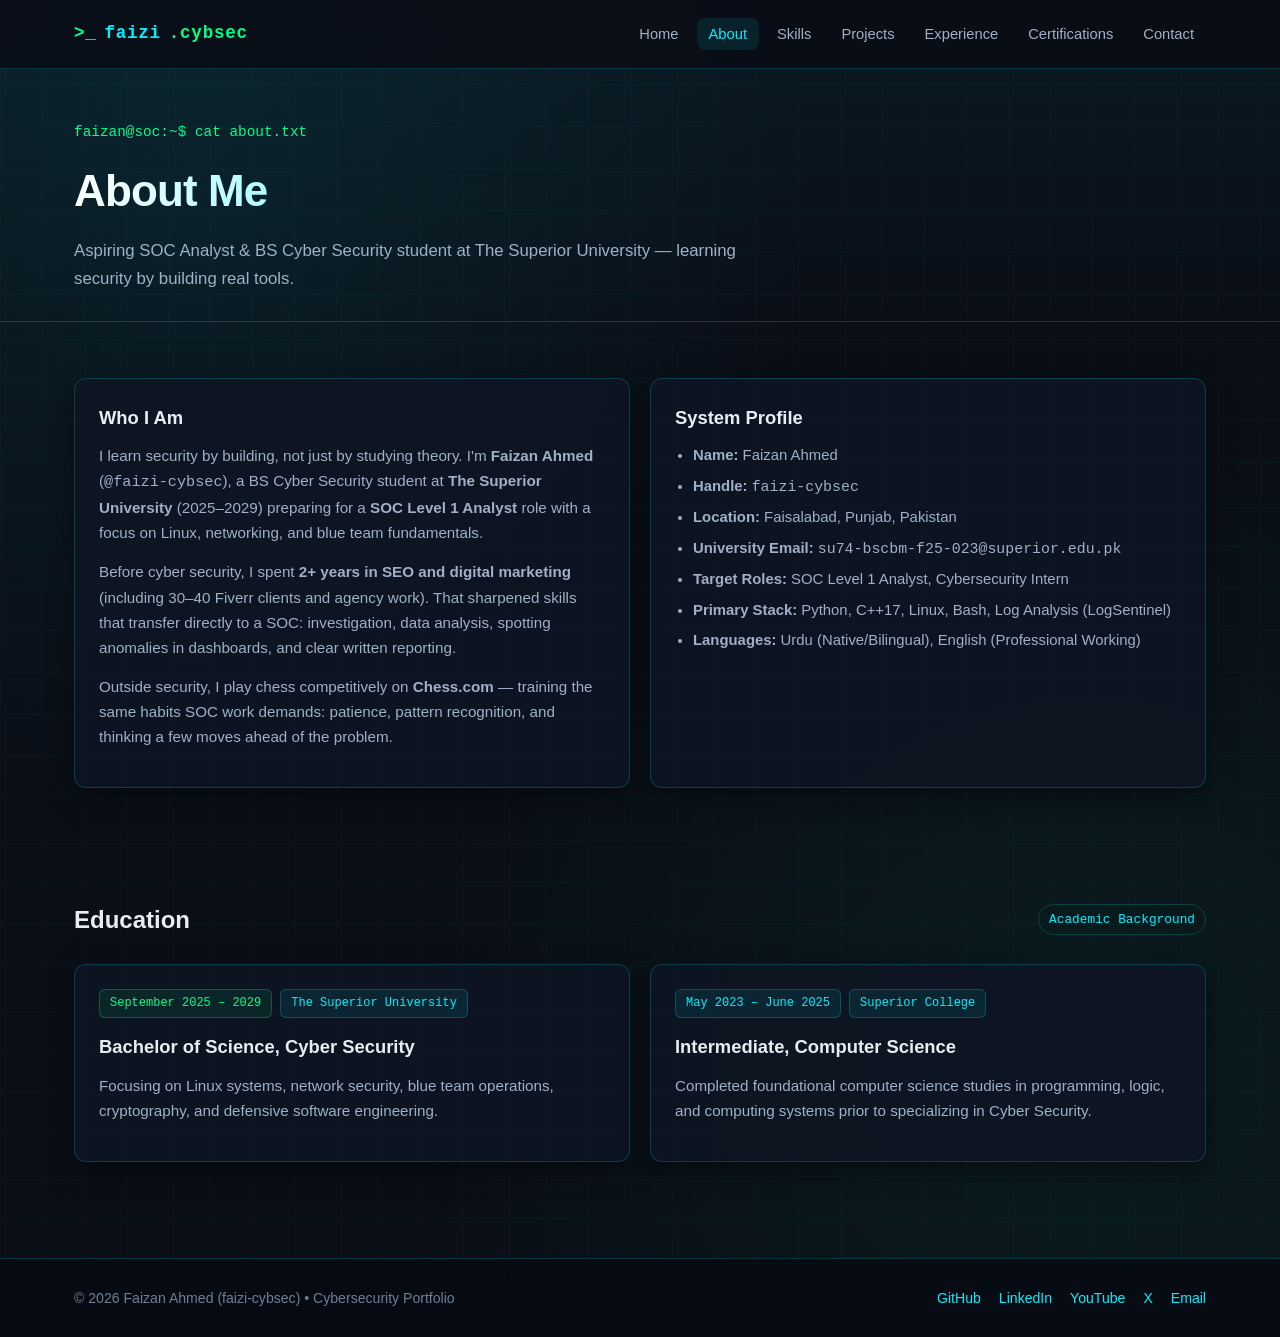
==== commit a6548887: "New Updated Files" ====
--- a/about.html
+++ b/about.html
@@ -66,7 +66,7 @@
             <li><strong>Location:</strong> Faisalabad, Punjab, Pakistan</li>
             <li><strong>University Email:</strong> <code>su74-bscbm-f25-023@superior.edu.pk</code></li>
             <li><strong>Target Roles:</strong> SOC Level 1 Analyst, Cybersecurity Intern</li>
-            <li><strong>Primary Stack:</strong> Python, C++17, Linux, Bash, Splunk, Wazuh, Sentinel</li>
+            <li><strong>Primary Stack:</strong> Python, C++17, Linux, Bash, Log Analysis (LogSentinel)</li>
             <li><strong>Languages:</strong> Urdu (Native/Bilingual), English (Professional Working)</li>
           </ul>
         </div>
